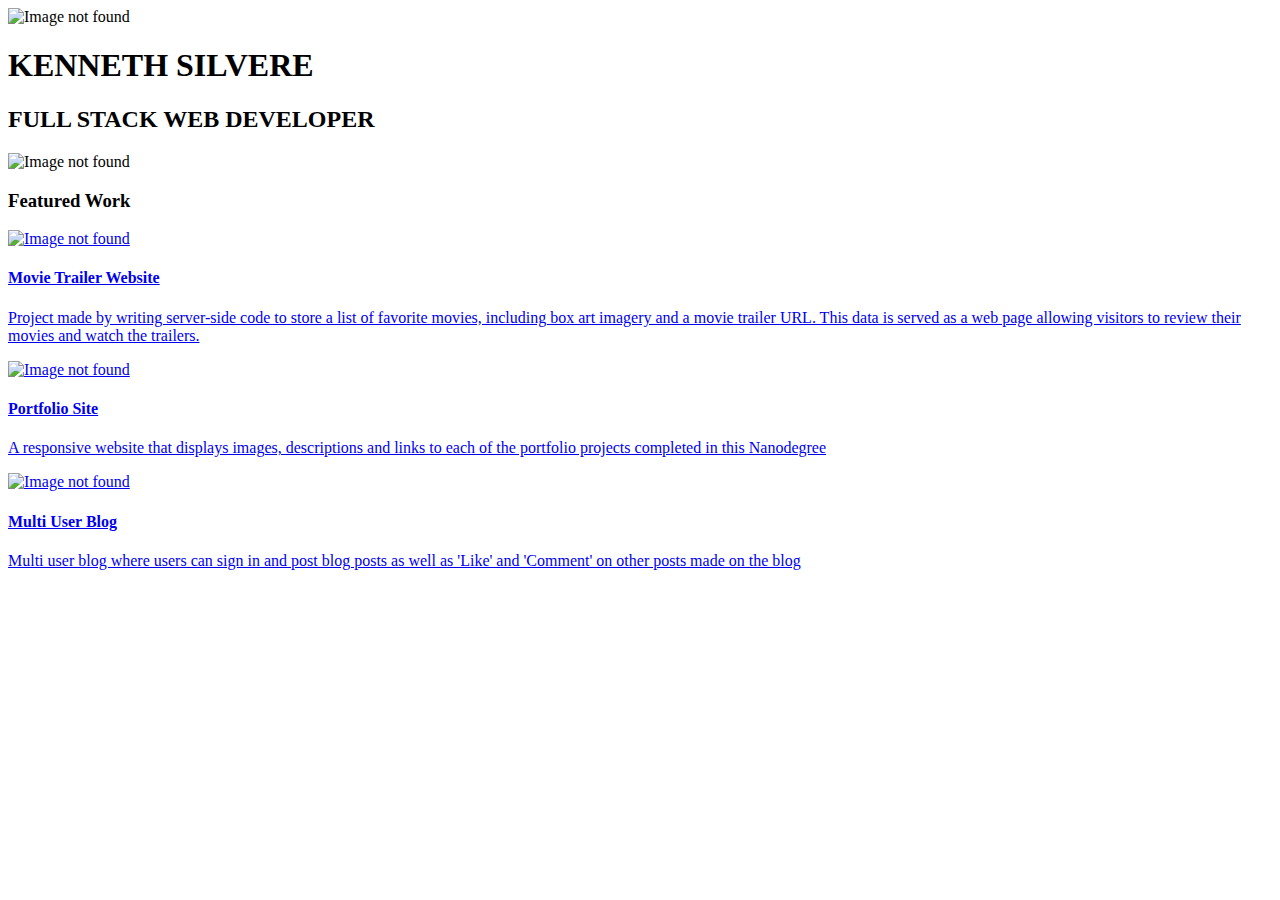
==== Portfolio.html @ 944b762e "HTML" ====
<!DOCTYPE HTML>
<html>

	<head>
		
		<title>Portfolio Site</title>
		<meta charset="UTF-8">
		<meta name="viewport" content="width=device-width,initial-scale=1">
		<link rel="stylesheet" type="text/css" href="css/bootstrap.min.css">
		<link rel="stylesheet" type="text/css" href="css/style.css">
		<link href="https://fonts.googleapis.com/css?family=Lato:300" rel="stylesheet">		
	
	</head>
	
	<body>
	
		<div class="container">
			<div class="row">
				<div class="col-md-6" id="logo">
					<img src="images/logo.png" width="100" height="100" alt="Image not found">
				</div>

				<div class="col-md-6">
					<h1 id="dev-name">KENNETH SILVERE</h1>
					<h2 id="title">FULL STACK WEB DEVELOPER</h2>
				</div>
			</div>
			
			<div class="row" id="hr"></div>
			
			<div class="row">				
				<img id="poster-img" src="images/web-dev.png" alt="Image not found">			
			</div>
		
			
			<div class="row">
			
				<h3 id="projects-heading">Featured Work</h3>
			
			</div>
			
			
			<div class="row" id="projects-section">
			
				<div class="col-md-4 project">
					<a href="http://github.com/kennethsilvere/Movie-Trailer-Website" target="_blank">
					<img id="project1-img" class="project-img" src="images/project1.png" alt="Image not found">
					<h4>Movie Trailer Website</h4>
					<p>Project made by writing server-side code to store a list of favorite movies, including box art imagery and a movie trailer URL. This data is served as a web page allowing visitors to review their movies and watch the trailers.</p>
					</a>
				</div>
				
				<div class="col-md-4 project">
					<a href="http://github.com/kennethsilvere/Portfolio-Site" target="_blank">		
					<img id="project2-img" class="project-img" src="images/project2.jpg" alt="Image not found">
					<h4>Portfolio Site</h4>
					<p>A responsive website that displays images, descriptions and links to each of the portfolio projects completed in this Nanodegree</p>
					</a>
				</div>
					
				<div class="col-md-4 project">
				
					<a href="http://github.com/kennethsilvere/Multi-User-Blog" target="_blank">
					<img id="project3-img" class="project-img" src="images/project3.jpg" alt="Image not found">
					<h4>Multi User Blog</h4>
					<p>Multi user blog where users can sign in and post blog posts as well as 'Like' and 'Comment' on other posts made on the blog</p>
					</a>
				</div>
				
			</div>
			
		</div>
		
		
	</body>	
</html>
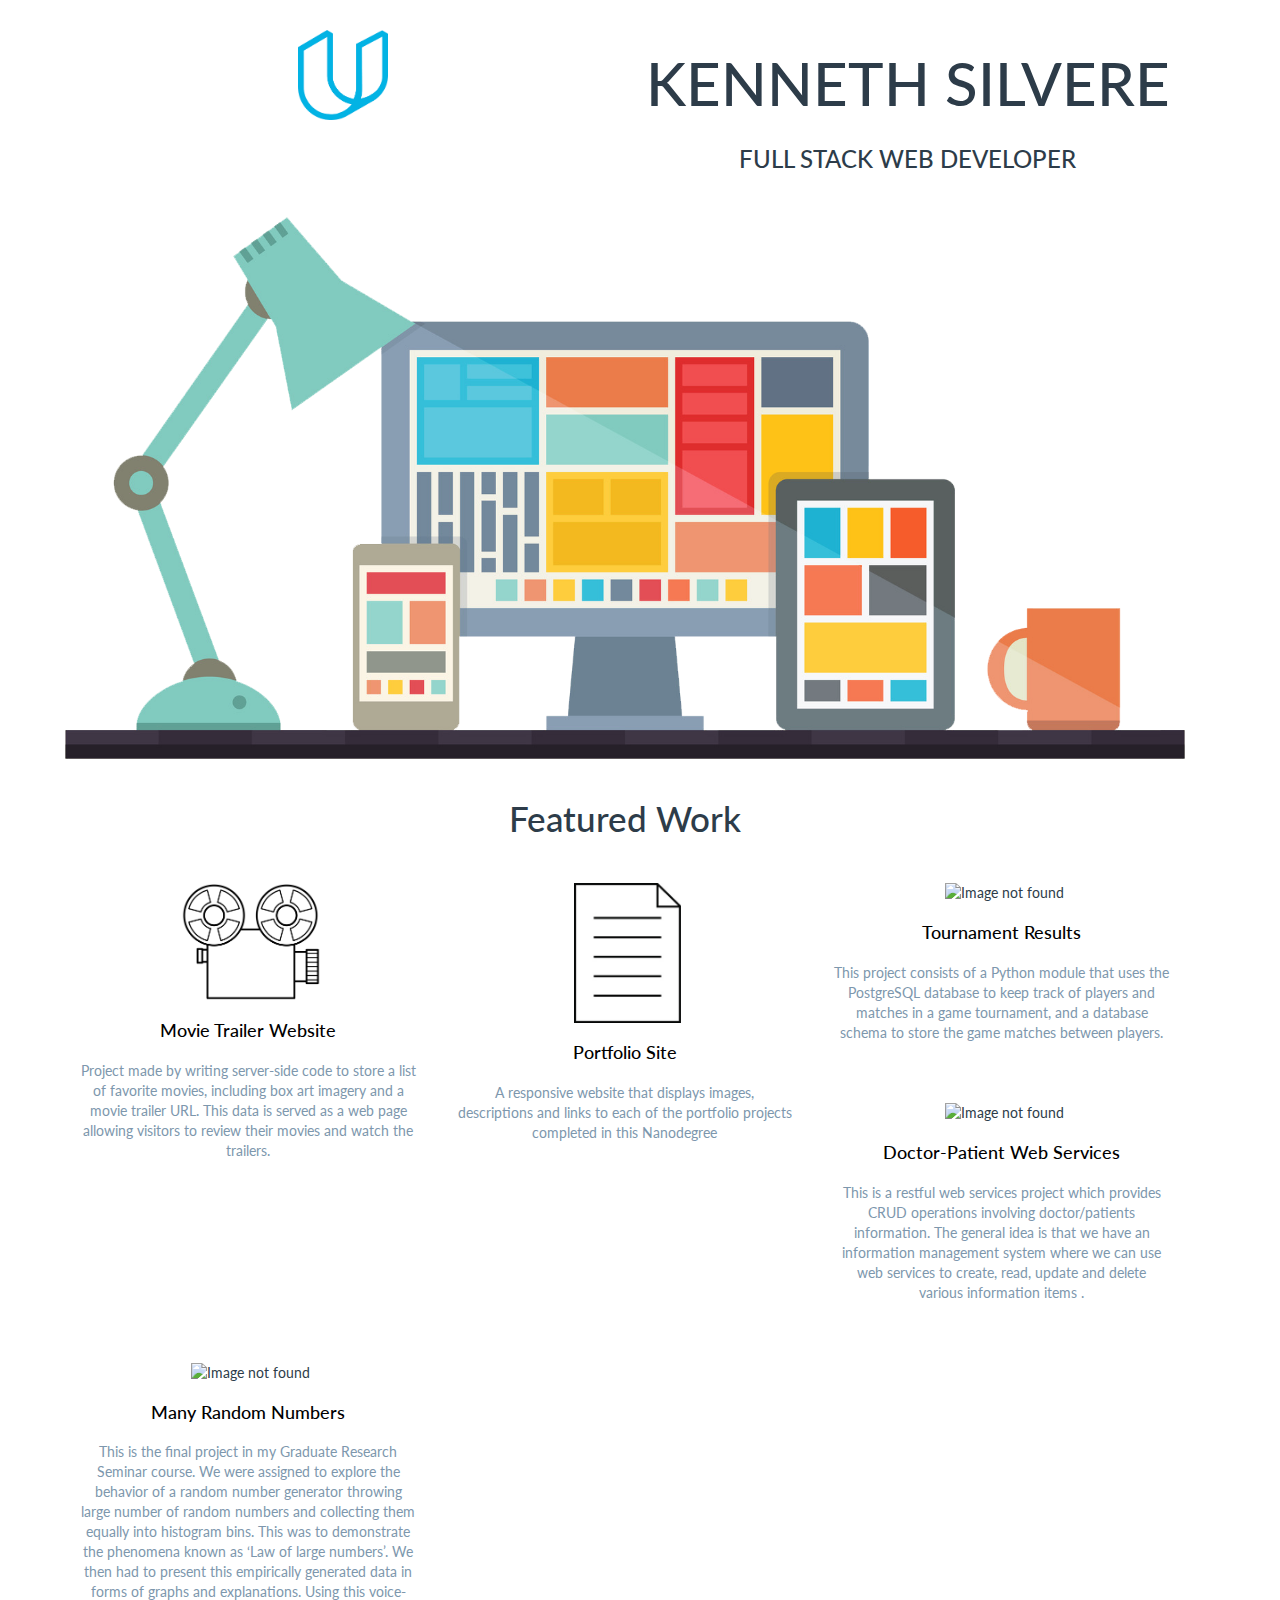
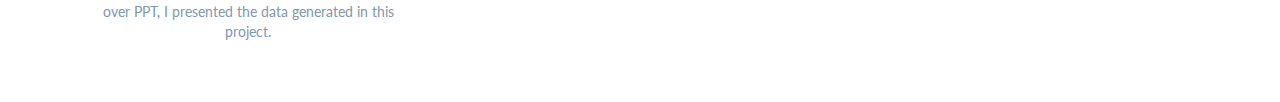
==== commit 7b4da697: "Updated HTML files" ====
--- a/Portfolio.html
+++ b/Portfolio.html
@@ -57,15 +57,34 @@
 					<p>A responsive website that displays images, descriptions and links to each of the portfolio projects completed in this Nanodegree</p>
 					</a>
 				</div>
+				
+				<div class="col-md-4 project">
+				
+					<a href="https://github.com/kennethsilvere/Tournament-Results" target="_blank">
+					<img id="project4-img" class="project-img" src="images/project5.jpg" alt="Image not found">
+					<h4>Tournament Results</h4>
+					<p>This project consists of a Python module that uses the PostgreSQL database to keep track of players and matches in a game tournament, and a database schema to store the game matches between players.</p>
+					</a>
+				</div>
 					
 				<div class="col-md-4 project">
 				
-					<a href="http://github.com/kennethsilvere/Multi-User-Blog" target="_blank">
-					<img id="project3-img" class="project-img" src="images/project3.jpg" alt="Image not found">
-					<h4>Multi User Blog</h4>
-					<p>Multi user blog where users can sign in and post blog posts as well as 'Like' and 'Comment' on other posts made on the blog</p>
+					<a href="https://github.com/kennethsilvere/Doctor-Patient-Web-Services" target="_blank">
+					<img id="project3-img" class="project-img" src="images/project3.png" alt="Image not found">
+					<h4>Doctor-Patient Web Services</h4>
+					<p>This is a restful web services project which provides CRUD operations involving doctor/patients information. The general idea is that we have an information management system where we can use web services to create, read, update and delete various information items .</p>
 					</a>
 				</div>
+				
+				<div class="col-md-4 project">
+				
+					<a href="https://www.dropbox.com/s/pok4oo8qbvjhz6l/silvereHW4.pptx?dl=0" target="_blank">
+					<img id="project3-img" class="project-img" src="images/project5.png" alt="Image not found">
+					<h4>Many Random Numbers</h4>
+					<p>This is the final project in my Graduate Research Seminar course. We were assigned to explore the behavior of a random number generator throwing large number of random numbers and collecting them equally into histogram bins. This was to demonstrate the phenomena known as ‘Law of large numbers’. We then had to present this empirically generated data in forms of graphs and explanations. Using this voice-over PPT, I presented the data generated in this project.</p>
+					</a>
+				</div>
+				
 				
 			</div>
 			
--- a/css/style.css
+++ b/css/style.css
@@ -0,0 +1,161 @@
+* {
+	padding: 5px;
+	position: relative;
+	font-family: "Lato", sans-serif;	
+	text-align: center;
+	max-width: 100%;
+	color: #2d3c49;
+}
+
+.container {
+	margin: auto;	
+}
+
+.projects-section {
+	margin-top: 10px;	
+}
+
+.logo {	
+	text-align: left;	
+}
+
+.dev-name {
+	text-align: right;
+}
+
+.title {
+	text-align: right;
+}
+
+
+.hr {
+	padding: 0;
+	height: 3px;
+	max-width: 100%;
+	background-color: #7d97ad;
+}
+
+.poster-img {
+	max-width: 100%;
+	max-height: 400px;
+}
+
+.projects-heading {
+	text-align: left;
+	color: #7d97ad;
+}
+
+.project {
+	margin-top: 10px;
+}
+
+.project-img {
+	max-height: 150px;
+	max-width: 150px;
+	align-self: center;
+}
+
+.project1-img {
+	margin-top: 20px;
+}
+
+.project3-img {	
+	margin-top: 50px;
+}
+
+header{
+	display: inline;
+}
+
+h1 {
+	font-size: 4.3em;
+}
+
+h2 {
+	font-size: 1.7em;
+}
+
+h3 {
+	font-size: 2.5em;
+}
+
+p {
+	color: #7d97ad;
+}
+
+
+a {
+	color: black;
+	text-decoration: none;	
+}
+
+a:hover {
+	text-decoration: none;
+	color: #02b3e4;
+}
+
+
+a:visited {
+	text-decoration: none;
+}
+
+
+footer {
+	margin-top: 40px;
+	border-top-style: solid;
+	border-top-width: 1px;
+	border-top-color: #7d97ad;
+}
+
+
+@media screen and (max-width:995px) {	
+	
+		.dev-name {
+			font-size: 2.7em;
+			text-align: left;
+		}
+
+		.title {
+			font-size: 1.2em;
+			text-align: left;
+		}
+		
+		.project {
+			margin-bottom: 50px;
+		}
+	
+		.project-img {
+			padding: 0;
+		}
+	
+		.project2-img {
+			margin-top: 30px;
+		}
+		
+		h3,h4 {
+			font-size: 2em;
+		}
+	
+}
+
+
+@media screen and (max-width:600px) {
+	
+		.project {
+			margin-bottom: 0px;
+		}
+	
+		.project-img {
+			padding: 0px;
+			max-height: 150px;
+			max-width: 150px;
+			align-self: center;
+		}
+	
+		h4 {
+			font-size: 1.3em;
+			padding: 0px;
+		}
+	
+}
+
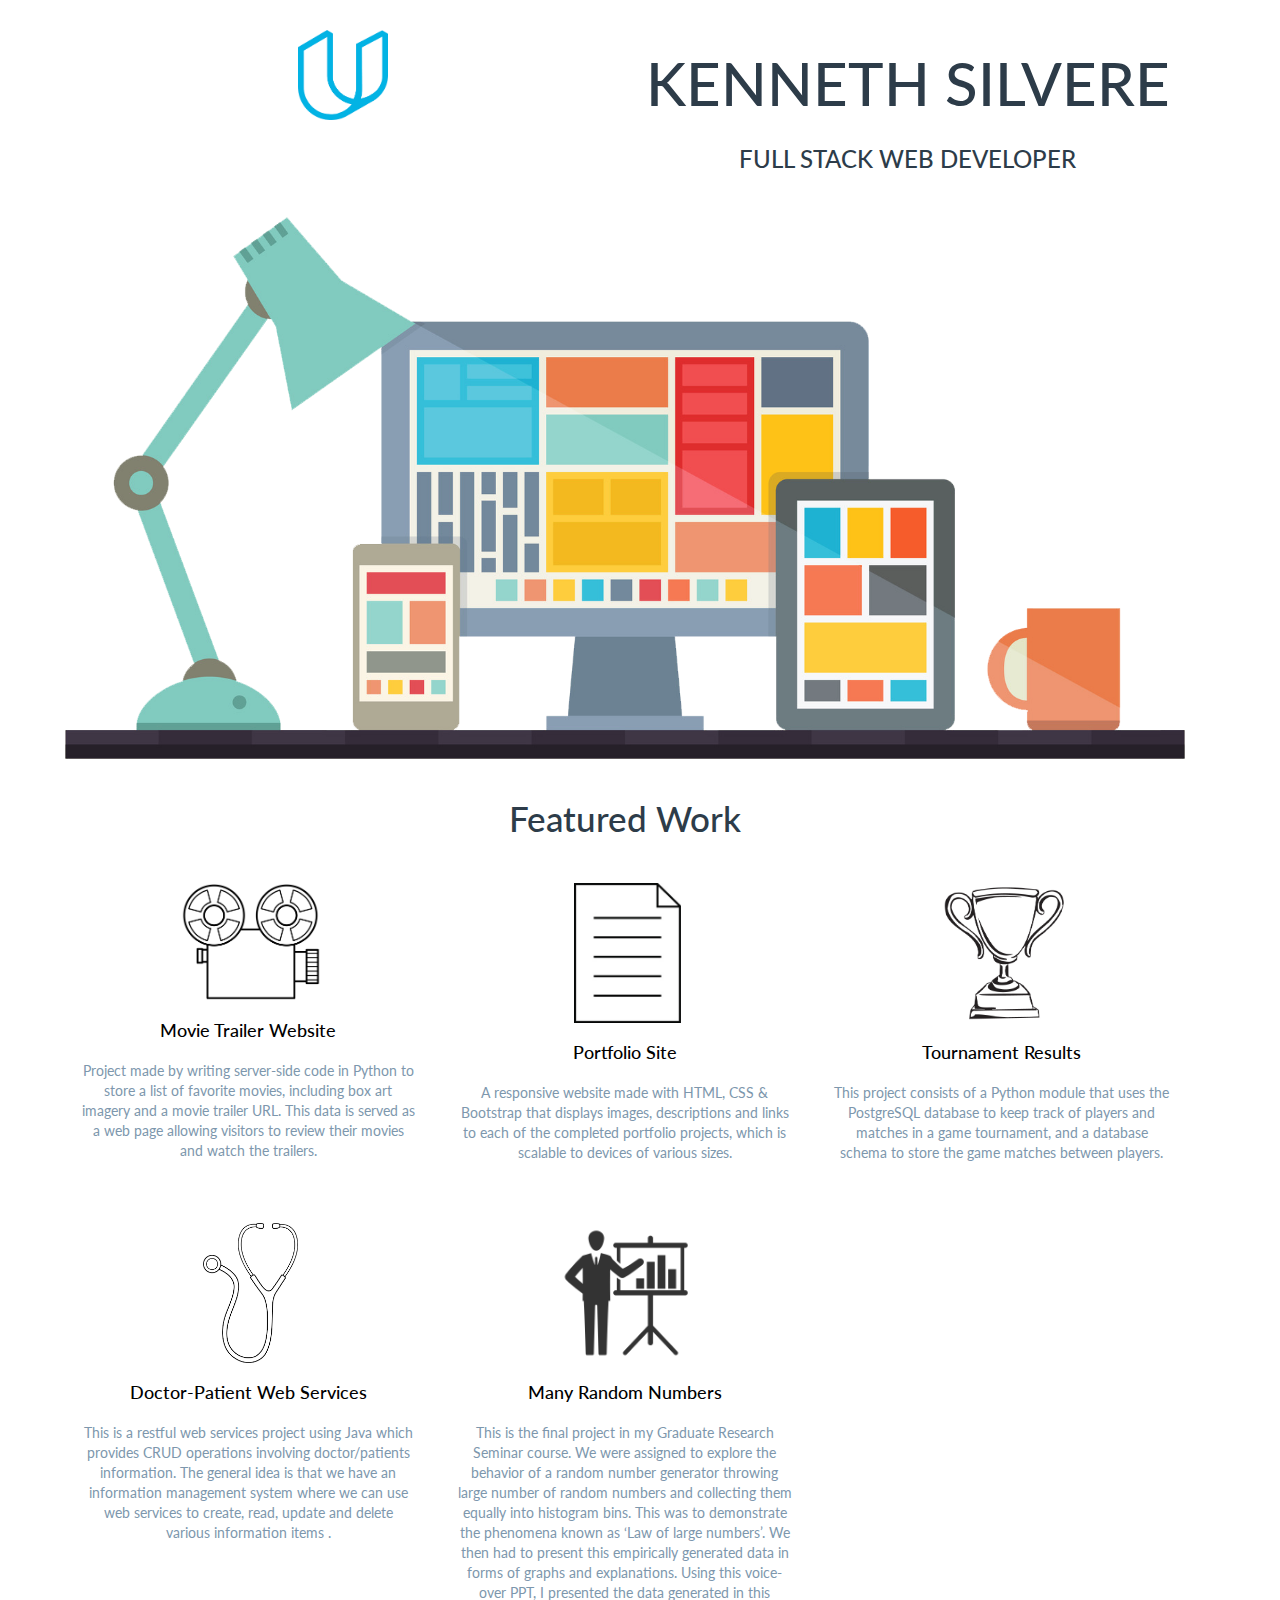
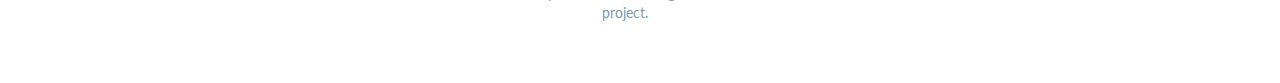
==== commit fb768a7c: "Updated HTML files" ====
--- a/Portfolio.html
+++ b/Portfolio.html
@@ -46,7 +46,7 @@
 					<a href="http://github.com/kennethsilvere/Movie-Trailer-Website" target="_blank">
 					<img id="project1-img" class="project-img" src="images/project1.png" alt="Image not found">
 					<h4>Movie Trailer Website</h4>
-					<p>Project made by writing server-side code to store a list of favorite movies, including box art imagery and a movie trailer URL. This data is served as a web page allowing visitors to review their movies and watch the trailers.</p>
+					<p>Project made by writing server-side code in Python to store a list of favorite movies, including box art imagery and a movie trailer URL. This data is served as a web page allowing visitors to review their movies and watch the trailers.</p>
 					</a>
 				</div>
 				
@@ -54,7 +54,7 @@
 					<a href="http://github.com/kennethsilvere/Portfolio-Site" target="_blank">		
 					<img id="project2-img" class="project-img" src="images/project2.jpg" alt="Image not found">
 					<h4>Portfolio Site</h4>
-					<p>A responsive website that displays images, descriptions and links to each of the portfolio projects completed in this Nanodegree</p>
+					<p>A responsive website made with HTML, CSS & Bootstrap that displays images, descriptions and links to each of the completed portfolio projects, which is scalable to devices of various sizes.</p>
 					</a>
 				</div>
 				
@@ -72,7 +72,7 @@
 					<a href="https://github.com/kennethsilvere/Doctor-Patient-Web-Services" target="_blank">
 					<img id="project3-img" class="project-img" src="images/project3.png" alt="Image not found">
 					<h4>Doctor-Patient Web Services</h4>
-					<p>This is a restful web services project which provides CRUD operations involving doctor/patients information. The general idea is that we have an information management system where we can use web services to create, read, update and delete various information items .</p>
+					<p>This is a restful web services project using Java which provides CRUD operations involving doctor/patients information. The general idea is that we have an information management system where we can use web services to create, read, update and delete various information items .</p>
 					</a>
 				</div>
 				
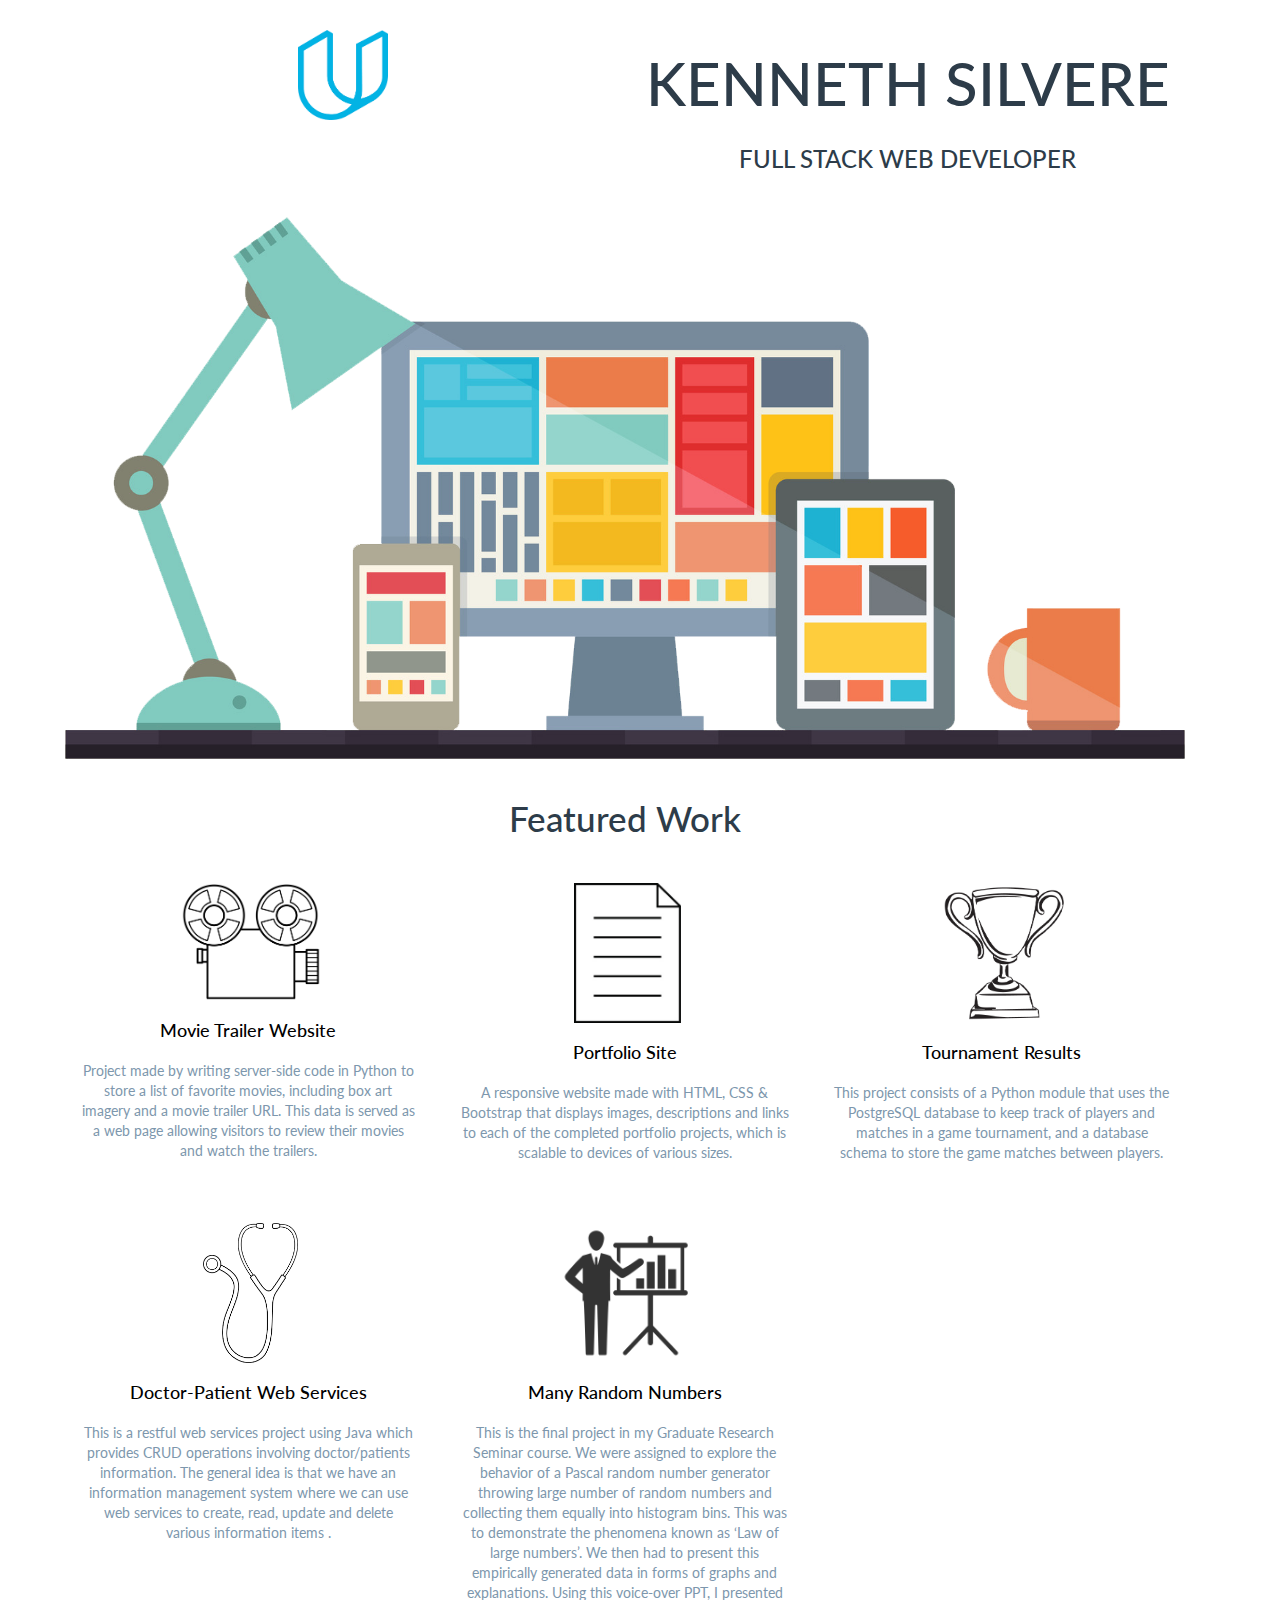
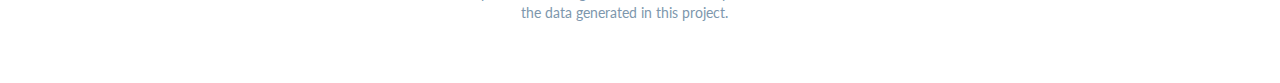
==== commit fd8f6bb7: "Updated HTML files" ====
--- a/Portfolio.html
+++ b/Portfolio.html
@@ -81,7 +81,7 @@
 					<a href="https://www.dropbox.com/s/pok4oo8qbvjhz6l/silvereHW4.pptx?dl=0" target="_blank">
 					<img id="project3-img" class="project-img" src="images/project5.png" alt="Image not found">
 					<h4>Many Random Numbers</h4>
-					<p>This is the final project in my Graduate Research Seminar course. We were assigned to explore the behavior of a random number generator throwing large number of random numbers and collecting them equally into histogram bins. This was to demonstrate the phenomena known as ‘Law of large numbers’. We then had to present this empirically generated data in forms of graphs and explanations. Using this voice-over PPT, I presented the data generated in this project.</p>
+					<p>This is the final project in my Graduate Research Seminar course. We were assigned to explore the behavior of a Pascal random number generator throwing large number of random numbers and collecting them equally into histogram bins. This was to demonstrate the phenomena known as ‘Law of large numbers’. We then had to present this empirically generated data in forms of graphs and explanations. Using this voice-over PPT, I presented the data generated in this project.</p>
 					</a>
 				</div>
 				
